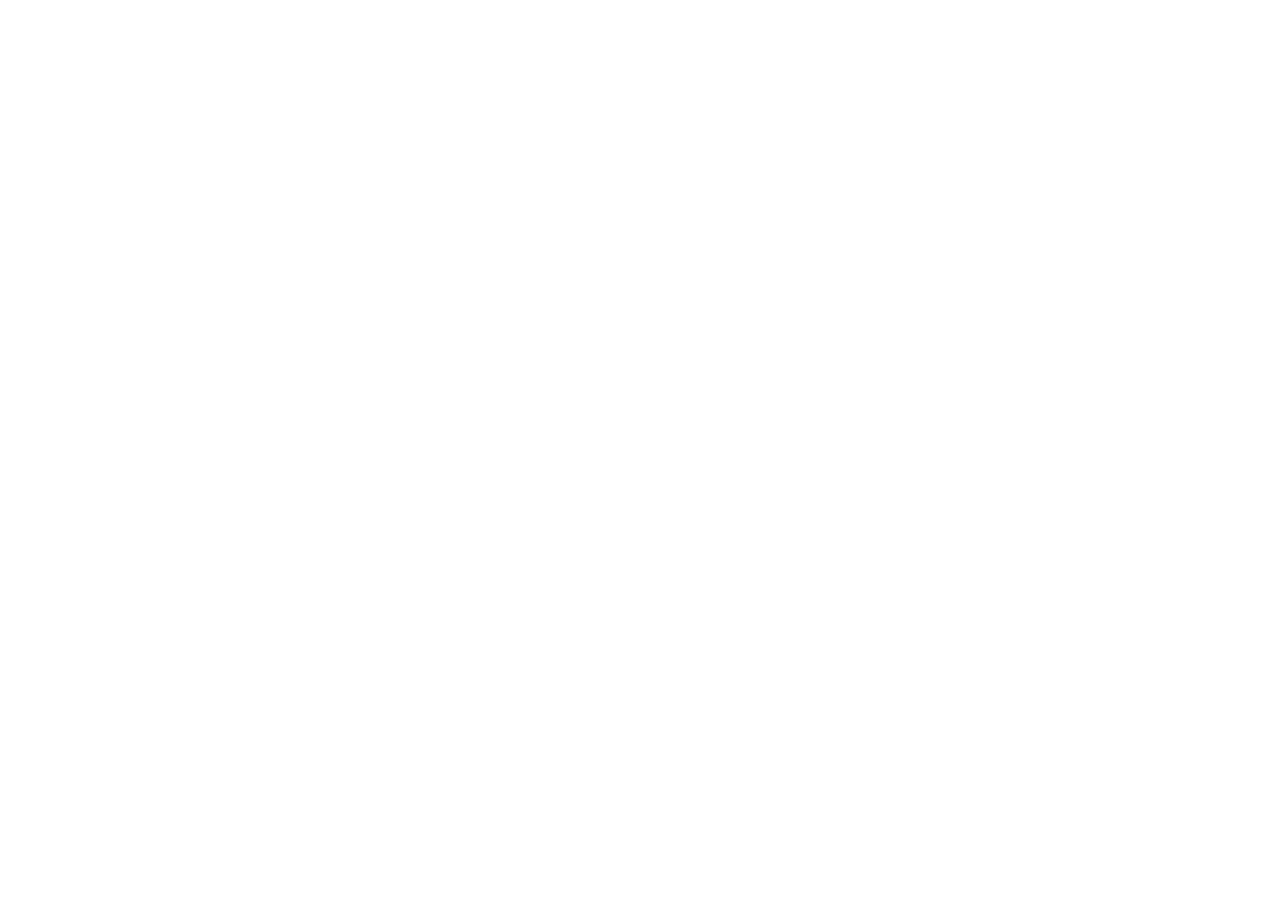
==== index.html @ e258ddcc "CLI Auto-generated MMRL Web Update" ====
<!doctype html><html><head><meta charset="utf-8"/><link rel="shortcut icon" href="#"/><link rel="apple-touch-icon" sizes="180x180" href="assets/favicons/apple-touch-icon.png"/><link rel="icon" type="image/png" sizes="32x32" href="assets/favicons/favicon-32x32.png"/><link rel="icon" type="image/png" sizes="16x16" href="assets/favicons/favicon-16x16.png"/><link rel="manifest" href="assets/favicons/site.webmanifest"/><link rel="mask-icon" href="assets/favicons/safari-pinned-tab.svg" color="#5bbad5"/><link rel="shortcut icon" href="assets/favicons/favicon.ico"/><meta name="msapplication-config" content="assets/favicons/browserconfig.xml"/><meta name="msapplication-TileColor" content="#101010"/><meta name="theme-color" content="#101010"/><title>Magisk Module Repo Loader — MMRL</title><meta name="title" content="Magisk Module Repo Loader — MMRL"/><meta name="description" content="Introducing Magisk Module Repo Loader (MMRL) - the ultimate module manager for Magisk, KernelSU and APatch on Android. This highly configurable app allows users to manage modules effortlessly, all while being completely free of ads."/><meta property="og:type" content="website"/><meta property="og:url" content="https://mmrl.dergoogler.com"/><meta property="og:title" content="Magisk Module Repo Loader — MMRL"/><meta property="og:description" content="Introducing Magisk Module Repo Loader (MMRL) - the ultimate module manager for Magisk, KernelSU and APatch on Android. This highly configurable app allows users to manage modules effortlessly, all while being completely free of ads."/><meta property="og:image" content="assets/MMRL-Cover.png"/><meta property="twitter:card" content="summary_large_image"/><meta property="twitter:url" content="https://mmrl.dergoogler.com"/><meta property="twitter:title" content="Magisk Module Repo Loader — MMRL"/><meta property="twitter:description" content="Introducing Magisk Module Repo Loader (MMRL) - the ultimate module manager for Magisk, KernelSU and APatch on Android. This highly configurable app allows users to manage modules effortlessly, all while being completely free of ads."/><meta property="twitter:image" content="assets/MMRL-Cover.png"/><meta name="viewport" content="width=device-width,initial-scale=1,user-scalable=no,interactive-widget=resizes-content"/><link href="bundle/app.bundle.css?fd90aefd6e3a26a2f0b6" rel="stylesheet"/></head><body><script defer="defer" src="bundle/app.fd90aefd6e3a26a2f0b6.js?fd90aefd6e3a26a2f0b6"></script><script defer="defer" src="bundle/cordova.fd90aefd6e3a26a2f0b6.js?fd90aefd6e3a26a2f0b6"></script><script defer="defer" src="bundle/cordova_plugins.fd90aefd6e3a26a2f0b6.js?fd90aefd6e3a26a2f0b6"></script><script defer="defer" src="bundle/cordova-js-src.fd90aefd6e3a26a2f0b6.js?fd90aefd6e3a26a2f0b6"></script><script defer="defer" src="bundle/c-plugins.fd90aefd6e3a26a2f0b6.js?fd90aefd6e3a26a2f0b6"></script></body></html>
---- bundle/app.bundle.css ----
ons-gesture-detector,ons-navigator,ons-page,ons-tabbar{display:block;touch-action:manipulation}ons-action-sheet,ons-alert-dialog,ons-dialog,ons-navigator,ons-splitter,ons-tabbar,ons-toast{bottom:0;left:0;overflow:hidden;position:absolute;right:0;top:0;touch-action:manipulation}ons-toast{pointer-events:none}ons-toast .toast{pointer-events:auto}ons-tab{-webkit-transform:translateZ(0);transform:translateZ(0)}ons-action-sheet,ons-alert-dialog,ons-dialog,ons-navigator,ons-page,ons-tabbar,ons-toast{z-index:2}ons-fab,ons-speed-dial{z-index:10001}ons-bottom-toolbar,ons-toolbar:not([inline]){left:0;position:absolute;right:0;z-index:10000}ons-toolbar:not([inline]){top:0}ons-bottom-toolbar{bottom:0}.page,.page--material,.page--material__content,.page__content{background-color:transparent!important;background:transparent!important}.page__content{-webkit-overflow-scrolling:touch;overflow:auto;-ms-touch-action:pan-y;z-index:0}.page.overflow-visible,.page.overflow-visible .page,.page.overflow-visible .page__content,.page.overflow-visible ons-navigator,.page.overflow-visible ons-splitter{overflow:visible}.page.overflow-visible .page__content.content-swiping,.page.overflow-visible .page__content.content-swiping .page,.page.overflow-visible .page__content.content-swiping .page__content{overflow:auto}.page[status-bar-fill]>.page__content{top:20px}.page[status-bar-fill]>.toolbar{box-sizing:content-box;padding-top:20px}.page[status-bar-fill]>.toolbar:not(.toolbar--cover-content)+.page__background+.page__content,.page[status-bar-fill]>.toolbar:not(.toolbar--transparent)+.page__background{top:64px}.page[status-bar-fill]>.toolbar--material:not(.toolbar--cover-content)+.page__background+.page__content,.page[status-bar-fill]>.toolbar--material:not(.toolbar-transparent)+.page__background{top:76px}.page[status-bar-fill]>.toolbar.toolbar--transparent+.page__background{top:0}ons-tabbar[status-bar-fill]>.tabbar--top__content{top:71px}ons-tabbar[status-bar-fill]>.tabbar--top{padding-top:22px}.toolbar+.page__background+.page__content ons-tabbar[status-bar-fill]>.tabbar--top,ons-tabbar[position=top] .page[status-bar-fill]>.page__content{top:0}.toolbar+.page__background+.page__content ons-tabbar[status-bar-fill]>.tabbar--top__content{top:49px}.page__content>.list:not(.list--material):first-child{margin-top:-1px}.page--wrapper>.page__background{display:none}ons-action-sheet[disabled],ons-alert-dialog[disabled],ons-dialog[disabled],ons-popover[disabled]{opacity:.75;pointer-events:none}ons-list-item[disabled]{pointer-events:none}ons-range[disabled]{opacity:.3;pointer-events:none}ons-pull-hook{display:block;margin:auto;position:relative;text-align:center;z-index:20002}ons-splitter,ons-splitter-content,ons-splitter-mask,ons-splitter-side{bottom:0;box-sizing:border-box;display:block;left:0;position:absolute;right:0;top:0;z-index:0}ons-splitter-mask{backdrop-filter:blur(4px);-webkit-backdrop-filter:blur(4px);background-color:rgba(0,0,0,.5)!important;display:none;opacity:0;z-index:4}ons-splitter-content{z-index:2}ons-splitter-side{right:auto;z-index:2}ons-splitter-side[side=right]{left:auto;right:0}ons-splitter-side[mode=collapse]{left:auto;right:100%;z-index:5}ons-splitter-side[side=right][mode=collapse]{left:100%;right:auto}ons-splitter-side[mode=split]{z-index:3}ons-toolbar-button>ons-icon[icon*=ion-]{font-size:26px}ons-range,ons-select{display:inline-block}ons-range>input{min-width:50px;width:100%}ons-select>select{width:100%}ons-carousel[disabled]{opacity:.75;pointer-events:none}ons-carousel[fullscreen]{height:100%}.ons-status-bar-mock{box-sizing:border-box;display:-webkit-flex;display:flex;font-family:Arial,Helvetica;font-size:12px;height:20px;-webkit-justify-content:space-between;justify-content:space-between;line-height:20px;padding:0 16px 0 6px;position:absolute;width:100%;z-index:30000}.ons-status-bar-mock i{padding:0 2px}.ons-status-bar-mock.android{background-color:#222;color:#fff;font-family:Roboto,Arial,Helvetica}.ons-status-bar-mock.android~*{bottom:0;position:inherit;top:20px;width:100%}.ons-ios-scroll-fix .page:not(.page--wrapper)[shown]>.page__content{overflow-y:hidden}.ons-ios-scroll-fix ons-splitter-side>.page:not(.page--wrapper)[shown]>.page__content{overflow-y:auto}ons-row{box-sizing:border-box;display:-webkit-flex;display:-moz-flex;display:flex;-webkit-flex-wrap:wrap;flex-wrap:wrap;width:100%}ons-row[align=top],ons-row[vertical-align=top]{box-align:start;-webkit-align-items:flex-start;-moz-align-items:flex-start;align-items:flex-start}ons-row[align=bottom],ons-row[vertical-align=bottom]{box-align:end;-webkit-align-items:flex-end;-moz-align-items:flex-end;align-items:flex-end}ons-row[align=center],ons-row[vertical-align=center]{box-align:center;-webkit-align-items:center;-moz-align-items:center;align-items:center;text-align:inherit}ons-row+ons-row{padding-top:0}ons-col{box-sizing:border-box;display:block;-webkit-flex:1;-moz-flex:1;flex:1;width:100%}ons-col[align=top],ons-col[vertical-align=top]{-webkit-align-self:flex-start;align-self:flex-start}ons-col[align=bottom],ons-col[vertical-align=bottom]{-webkit-align-self:flex-end;align-self:flex-end}ons-col[align=center],ons-col[vertical-align=center]{-ms-flex-item-align:center;-webkit-align-self:center;-moz-align-self:center;text-align:inherit}.ons-icon{-webkit-font-smoothing:antialiased;-moz-osx-font-smoothing:grayscale;display:inline-block;font-size:inherit;font-style:normal;font-weight:400;line-height:inherit;text-rendering:auto}.segment__button .ons-icon{line-height:normal}:not(ons-toolbar-button):not(ons-action-sheet-button):not(.segment__button)>.ons-icon--ion{line-height:.75em;vertical-align:-25%}.ons-icon[spin]{-webkit-animation:ons-icon-spin 2s linear infinite;animation:ons-icon-spin 2s linear infinite}@-webkit-keyframes ons-icon-spin{0%{-webkit-transform:rotate(0deg)}to{-webkit-transform:rotate(359deg)}}@keyframes ons-icon-spin{0%{-webkit-transform:rotate(0deg);transform:rotate(0deg)}to{-webkit-transform:rotate(359deg);transform:rotate(359deg)}}.ons-icon[rotate="90"]{-webkit-transform:rotate(90deg);transform:rotate(90deg)}.ons-icon[rotate="180"]{-webkit-transform:rotate(180deg);transform:rotate(180deg)}.ons-icon[rotate="270"]{-webkit-transform:rotate(270deg);transform:rotate(270deg)}.ons-icon[fixed-width]{text-align:center;width:1.28571429em}.ons-icon--lg{font-size:1.33333333em;line-height:.75em;vertical-align:-15%}.ons-icon--2x{font-size:2em}.ons-icon--3x{font-size:3em}.ons-icon--4x{font-size:4em}.ons-icon--5x{font-size:5em}.ons-icon.fa{font-family:Font Awesome\ 5 Brands,Font Awesome\ 5 Free;font-weight:900}ons-checkbox,ons-input,ons-radio,ons-search-input{display:inline-block;position:relative}ons-input .text-input,ons-search-input .search-input{display:inline-block;width:100%}ons-input .text-input__label:not(.text-input--material__label),ons-input:not([float]) .text-input--material__label--active{display:none}ons-checkbox[disabled],ons-input[disabled],ons-radio[disabled],ons-search-input[disabled],ons-segment[disabled]{opacity:.5;pointer-events:none}ons-input input.text-input--material::-webkit-input-placeholder{color:transparent}ons-input input.text-input--material::-moz-placeholder{color:transparent}ons-input input.text-input--material:-ms-input-placeholder{color:transparent}@media(orientation:landscape){html[onsflag-iphonex-landscape] ons-splitter-side[side=left] .page__content{padding-right:0}html[onsflag-iphonex-landscape] ons-splitter-side[side=right] .page__content{padding-left:0}html[onsflag-iphonex-landscape] .page__content>ons-progress-bar>.progress-bar{margin-left:-44px;margin-right:-44px;width:calc(100% + 88px)}html[onsflag-iphonex-landscape] ons-splitter-side[side=right] .page__content>.list:not(.list--inset){margin-left:0}html[onsflag-iphonex-landscape] ons-splitter-side[side=right] .page__content>.list:not(.list--inset)>.list-header{padding-left:15px}html[onsflag-iphonex-landscape] ons-splitter-side[side=right] .page__content>.list:not(.list--inset)>.list-item{padding-left:14px}html[onsflag-iphonex-landscape] ons-splitter-side[side=left] .page__content>.list:not(.list--inset){margin-right:0}html[onsflag-iphonex-landscape] ons-splitter-side[side=left] .page__content>.list:not(.list--inset)>.list-item--chevron:before{right:16px}html[onsflag-iphonex-landscape] ons-splitter-side[side=left] .page__content>.list:not(.list--inset)>.list-item>.list-item__center:last-child{padding-right:6px}html[onsflag-iphonex-landscape] ons-splitter-side[side=left] .page__content>.list:not(.list--inset)>.list-item>.list-item__right{padding-right:12px}html[onsflag-iphonex-landscape] ons-splitter-side[side=left] .page__content>.list:not(.list--inset)>.list-item>.list-item--chevron__right{padding-right:30px}}ons-progress-bar{display:block}ons-progress-circular{display:inline-block;height:32px;width:32px}ons-progress-circular>svg.progress-circular{height:100%;width:100%}.ripple{display:block;overflow:hidden}.ripple,.ripple__background{bottom:0;left:0;pointer-events:none;position:absolute;right:0;top:0}.ripple__background{background:hsla(0,0%,100%,.2);opacity:0}.ripple__wave{background:hsla(0,0%,100%,.2);border-radius:50%;height:0;left:0;pointer-events:none;position:absolute;top:0;width:0;z-index:0}.button--material--flat .ripple__background,.button--material--flat .ripple__wave,.ripple--light-gray__background,.ripple--light-gray__wave,ons-list-item .ripple__background,ons-list-item .ripple__wave{background:hsla(0,0%,74%,.3)}.ons-swiper{box-sizing:border-box;display:block;overflow:hidden}.ons-swiper-target{display:-webkit-flex;display:flex;-webkit-flex-direction:row;flex-direction:row;height:100%;z-index:1}.ons-swiper-target--vertical{-webkit-flex-direction:column;flex-direction:column}.ons-swiper-target>*{box-sizing:border-box;-webkit-flex-shrink:0;flex-shrink:0;height:inherit;position:relative!important;width:100%}.ons-swiper-target.active:not(.swiping)>.page:not([shown]){visibility:hidden}.ons-swiper-tabbar .tabbar--material__button:after{display:none}.ons-swiper-blocker{bottom:0;display:block;left:0;pointer-events:none;position:absolute;right:0;top:0}*,:after,:before{box-sizing:border-box}* ::-webkit-scrollbar,:after ::-webkit-scrollbar,:before ::-webkit-scrollbar{display:none}@media(prefers-reduced-motion:no-preference){:root{scroll-behavior:smooth}}::-webkit-scrollbar{display:none}::-moz-selection{background:#fff;color:#000}::selection{background:#fff;color:#000}
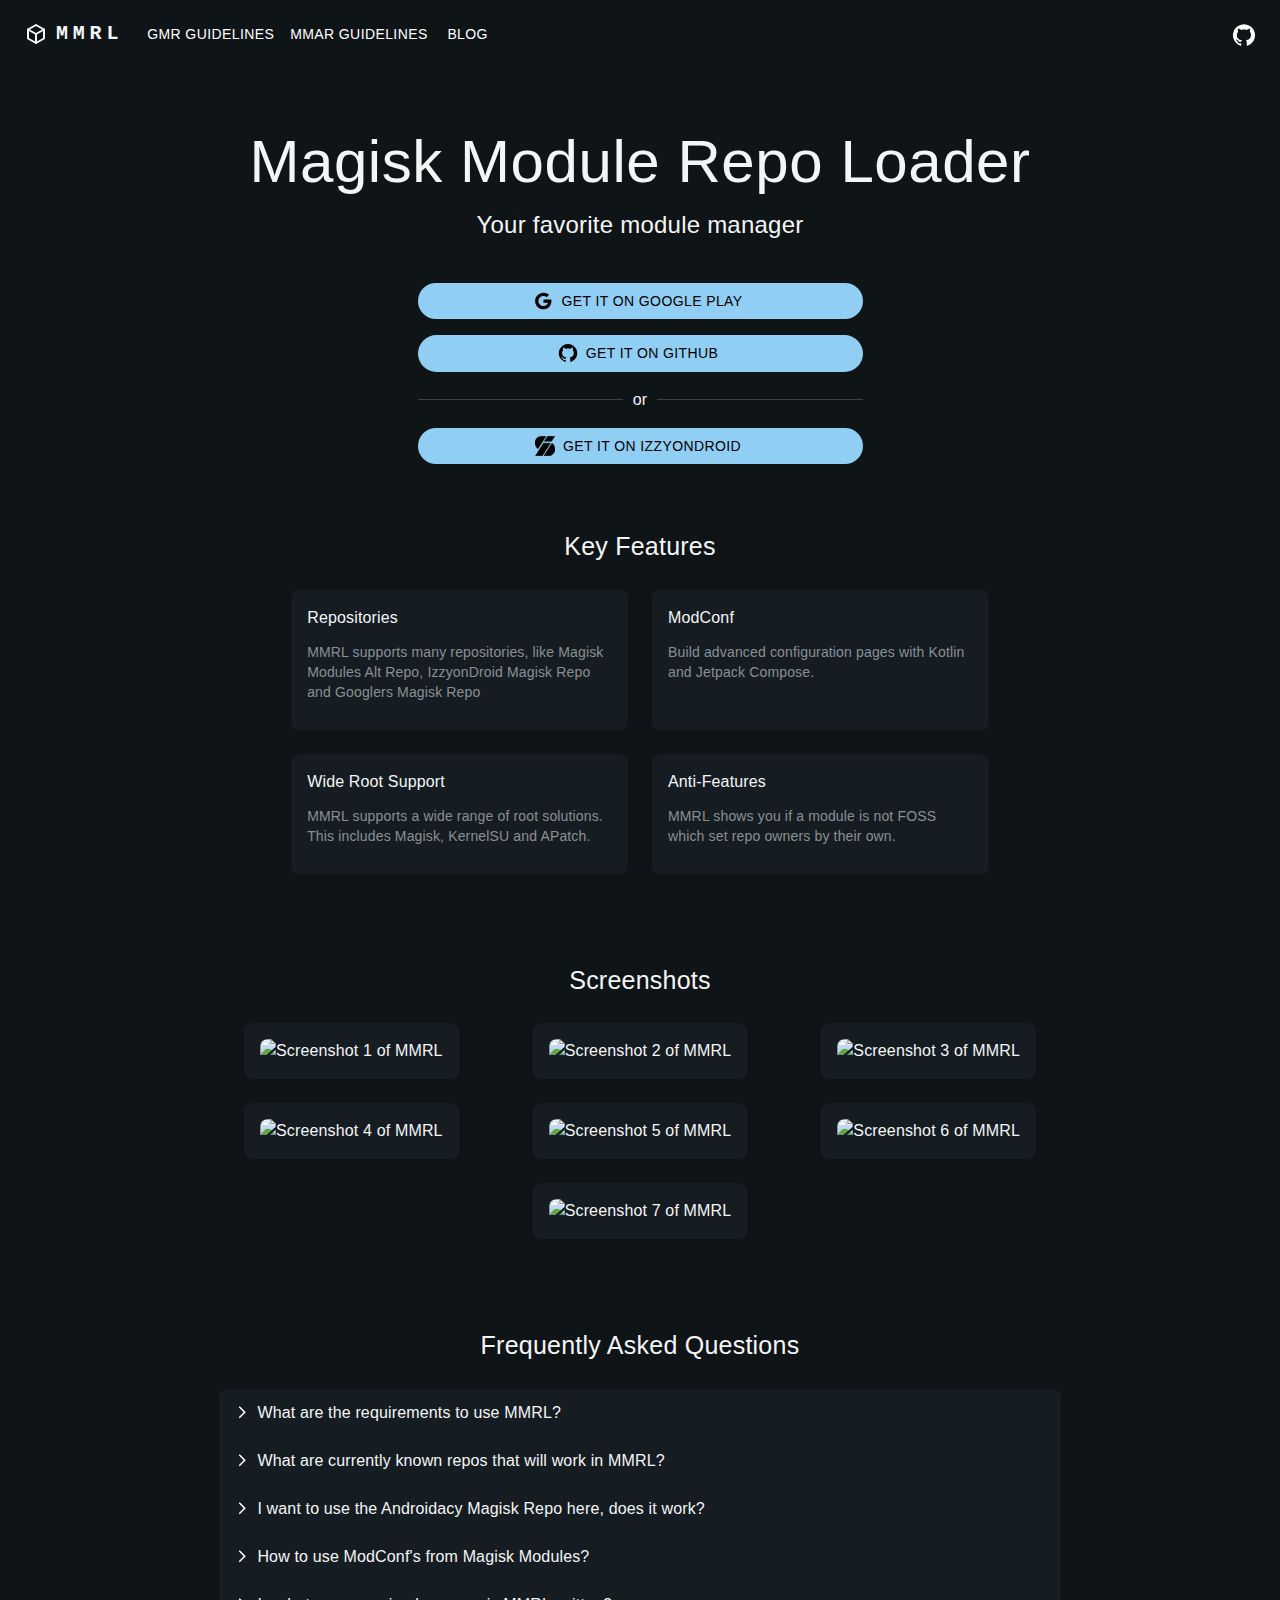
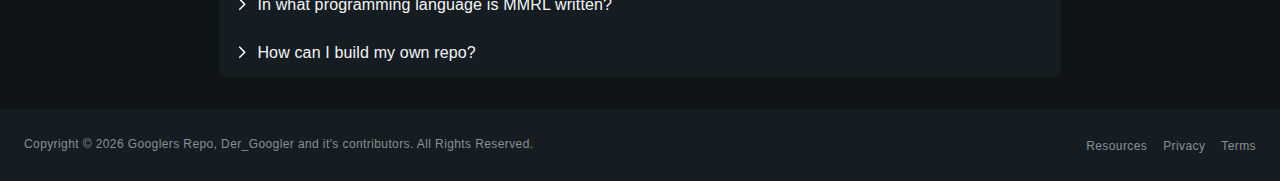
==== commit f0c1da06: "CLI Auto-generated MMRL Web Update" ====
--- a/index.html
+++ b/index.html
@@ -1 +1 @@
-<!doctype html><html><head><meta charset="utf-8"/><link rel="shortcut icon" href="#"/><link rel="apple-touch-icon" sizes="180x180" href="assets/favicons/apple-touch-icon.png"/><link rel="icon" type="image/png" sizes="32x32" href="assets/favicons/favicon-32x32.png"/><link rel="icon" type="image/png" sizes="16x16" href="assets/favicons/favicon-16x16.png"/><link rel="manifest" href="assets/favicons/site.webmanifest"/><link rel="mask-icon" href="assets/favicons/safari-pinned-tab.svg" color="#5bbad5"/><link rel="shortcut icon" href="assets/favicons/favicon.ico"/><meta name="msapplication-config" content="assets/favicons/browserconfig.xml"/><meta name="msapplication-TileColor" content="#101010"/><meta name="theme-color" content="#101010"/><title>Magisk Module Repo Loader — MMRL</title><meta name="title" content="Magisk Module Repo Loader — MMRL"/><meta name="description" content="Introducing Magisk Module Repo Loader (MMRL) - the ultimate module manager for Magisk, KernelSU and APatch on Android. This highly configurable app allows users to manage modules effortlessly, all while being completely free of ads."/><meta property="og:type" content="website"/><meta property="og:url" content="https://mmrl.dergoogler.com"/><meta property="og:title" content="Magisk Module Repo Loader — MMRL"/><meta property="og:description" content="Introducing Magisk Module Repo Loader (MMRL) - the ultimate module manager for Magisk, KernelSU and APatch on Android. This highly configurable app allows users to manage modules effortlessly, all while being completely free of ads."/><meta property="og:image" content="assets/MMRL-Cover.png"/><meta property="twitter:card" content="summary_large_image"/><meta property="twitter:url" content="https://mmrl.dergoogler.com"/><meta property="twitter:title" content="Magisk Module Repo Loader — MMRL"/><meta property="twitter:description" content="Introducing Magisk Module Repo Loader (MMRL) - the ultimate module manager for Magisk, KernelSU and APatch on Android. This highly configurable app allows users to manage modules effortlessly, all while being completely free of ads."/><meta property="twitter:image" content="assets/MMRL-Cover.png"/><meta name="viewport" content="width=device-width,initial-scale=1,user-scalable=no,interactive-widget=resizes-content"/><link href="bundle/app.bundle.css?fd90aefd6e3a26a2f0b6" rel="stylesheet"/></head><body><script defer="defer" src="bundle/app.fd90aefd6e3a26a2f0b6.js?fd90aefd6e3a26a2f0b6"></script><script defer="defer" src="bundle/cordova.fd90aefd6e3a26a2f0b6.js?fd90aefd6e3a26a2f0b6"></script><script defer="defer" src="bundle/cordova_plugins.fd90aefd6e3a26a2f0b6.js?fd90aefd6e3a26a2f0b6"></script><script defer="defer" src="bundle/cordova-js-src.fd90aefd6e3a26a2f0b6.js?fd90aefd6e3a26a2f0b6"></script><script defer="defer" src="bundle/c-plugins.fd90aefd6e3a26a2f0b6.js?fd90aefd6e3a26a2f0b6"></script></body></html>+<!doctype html><html><head><meta charset="utf-8"/><link rel="shortcut icon" href="#"/><link rel="apple-touch-icon" sizes="180x180" href="assets/favicons/apple-touch-icon.png"/><link rel="icon" type="image/png" sizes="32x32" href="assets/favicons/favicon-32x32.png"/><link rel="icon" type="image/png" sizes="16x16" href="assets/favicons/favicon-16x16.png"/><link rel="manifest" href="assets/favicons/site.webmanifest"/><link rel="mask-icon" href="assets/favicons/safari-pinned-tab.svg" color="#5bbad5"/><link rel="shortcut icon" href="assets/favicons/favicon.ico"/><meta name="msapplication-config" content="assets/favicons/browserconfig.xml"/><meta name="msapplication-TileColor" content="#101010"/><meta name="theme-color" content="#101010"/><title>Magisk Module Repo Loader — MMRL</title><meta name="title" content="Magisk Module Repo Loader — MMRL"/><meta name="description" content="Introducing Magisk Module Repo Loader (MMRL) - the ultimate module manager for Magisk, KernelSU and APatch on Android. This highly configurable app allows users to manage modules effortlessly, all while being completely free of ads."/><meta property="og:type" content="website"/><meta property="og:url" content="https://mmrl.dergoogler.com"/><meta property="og:title" content="Magisk Module Repo Loader — MMRL"/><meta property="og:description" content="Introducing Magisk Module Repo Loader (MMRL) - the ultimate module manager for Magisk, KernelSU and APatch on Android. This highly configurable app allows users to manage modules effortlessly, all while being completely free of ads."/><meta property="og:image" content="assets/MMRL-Cover.png"/><meta property="twitter:card" content="summary_large_image"/><meta property="twitter:url" content="https://mmrl.dergoogler.com"/><meta property="twitter:title" content="Magisk Module Repo Loader — MMRL"/><meta property="twitter:description" content="Introducing Magisk Module Repo Loader (MMRL) - the ultimate module manager for Magisk, KernelSU and APatch on Android. This highly configurable app allows users to manage modules effortlessly, all while being completely free of ads."/><meta property="twitter:image" content="assets/MMRL-Cover.png"/><meta name="viewport" content="width=device-width,initial-scale=1,user-scalable=no,interactive-widget=resizes-content"/><link href="bundle/app.bundle.css?ea09ebfd1e09ce629d58" rel="stylesheet"/></head><body><script defer="defer" src="bundle/app.ea09ebfd1e09ce629d58.js?ea09ebfd1e09ce629d58"></script><script defer="defer" src="bundle/cordova.ea09ebfd1e09ce629d58.js?ea09ebfd1e09ce629d58"></script><script defer="defer" src="bundle/cordova_plugins.ea09ebfd1e09ce629d58.js?ea09ebfd1e09ce629d58"></script><script defer="defer" src="bundle/cordova-js-src.ea09ebfd1e09ce629d58.js?ea09ebfd1e09ce629d58"></script><script defer="defer" src="bundle/c-plugins.ea09ebfd1e09ce629d58.js?ea09ebfd1e09ce629d58"></script></body></html>--- a/bundle/app.bundle.css
+++ b/bundle/app.bundle.css
@@ -1 +1 @@
-ons-gesture-detector,ons-navigator,ons-page,ons-tabbar{display:block;touch-action:manipulation}ons-action-sheet,ons-alert-dialog,ons-dialog,ons-navigator,ons-splitter,ons-tabbar,ons-toast{bottom:0;left:0;overflow:hidden;position:absolute;right:0;top:0;touch-action:manipulation}ons-toast{pointer-events:none}ons-toast .toast{pointer-events:auto}ons-tab{-webkit-transform:translateZ(0);transform:translateZ(0)}ons-action-sheet,ons-alert-dialog,ons-dialog,ons-navigator,ons-page,ons-tabbar,ons-toast{z-index:2}ons-fab,ons-speed-dial{z-index:10001}ons-bottom-toolbar,ons-toolbar:not([inline]){left:0;position:absolute;right:0;z-index:10000}ons-toolbar:not([inline]){top:0}ons-bottom-toolbar{bottom:0}.page,.page--material,.page--material__content,.page__content{background-color:transparent!important;background:transparent!important}.page__content{-webkit-overflow-scrolling:touch;overflow:auto;-ms-touch-action:pan-y;z-index:0}.page.overflow-visible,.page.overflow-visible .page,.page.overflow-visible .page__content,.page.overflow-visible ons-navigator,.page.overflow-visible ons-splitter{overflow:visible}.page.overflow-visible .page__content.content-swiping,.page.overflow-visible .page__content.content-swiping .page,.page.overflow-visible .page__content.content-swiping .page__content{overflow:auto}.page[status-bar-fill]>.page__content{top:20px}.page[status-bar-fill]>.toolbar{box-sizing:content-box;padding-top:20px}.page[status-bar-fill]>.toolbar:not(.toolbar--cover-content)+.page__background+.page__content,.page[status-bar-fill]>.toolbar:not(.toolbar--transparent)+.page__background{top:64px}.page[status-bar-fill]>.toolbar--material:not(.toolbar--cover-content)+.page__background+.page__content,.page[status-bar-fill]>.toolbar--material:not(.toolbar-transparent)+.page__background{top:76px}.page[status-bar-fill]>.toolbar.toolbar--transparent+.page__background{top:0}ons-tabbar[status-bar-fill]>.tabbar--top__content{top:71px}ons-tabbar[status-bar-fill]>.tabbar--top{padding-top:22px}.toolbar+.page__background+.page__content ons-tabbar[status-bar-fill]>.tabbar--top,ons-tabbar[position=top] .page[status-bar-fill]>.page__content{top:0}.toolbar+.page__background+.page__content ons-tabbar[status-bar-fill]>.tabbar--top__content{top:49px}.page__content>.list:not(.list--material):first-child{margin-top:-1px}.page--wrapper>.page__background{display:none}ons-action-sheet[disabled],ons-alert-dialog[disabled],ons-dialog[disabled],ons-popover[disabled]{opacity:.75;pointer-events:none}ons-list-item[disabled]{pointer-events:none}ons-range[disabled]{opacity:.3;pointer-events:none}ons-pull-hook{display:block;margin:auto;position:relative;text-align:center;z-index:20002}ons-splitter,ons-splitter-content,ons-splitter-mask,ons-splitter-side{bottom:0;box-sizing:border-box;display:block;left:0;position:absolute;right:0;top:0;z-index:0}ons-splitter-mask{backdrop-filter:blur(4px);-webkit-backdrop-filter:blur(4px);background-color:rgba(0,0,0,.5)!important;display:none;opacity:0;z-index:4}ons-splitter-content{z-index:2}ons-splitter-side{right:auto;z-index:2}ons-splitter-side[side=right]{left:auto;right:0}ons-splitter-side[mode=collapse]{left:auto;right:100%;z-index:5}ons-splitter-side[side=right][mode=collapse]{left:100%;right:auto}ons-splitter-side[mode=split]{z-index:3}ons-toolbar-button>ons-icon[icon*=ion-]{font-size:26px}ons-range,ons-select{display:inline-block}ons-range>input{min-width:50px;width:100%}ons-select>select{width:100%}ons-carousel[disabled]{opacity:.75;pointer-events:none}ons-carousel[fullscreen]{height:100%}.ons-status-bar-mock{box-sizing:border-box;display:-webkit-flex;display:flex;font-family:Arial,Helvetica;font-size:12px;height:20px;-webkit-justify-content:space-between;justify-content:space-between;line-height:20px;padding:0 16px 0 6px;position:absolute;width:100%;z-index:30000}.ons-status-bar-mock i{padding:0 2px}.ons-status-bar-mock.android{background-color:#222;color:#fff;font-family:Roboto,Arial,Helvetica}.ons-status-bar-mock.android~*{bottom:0;position:inherit;top:20px;width:100%}.ons-ios-scroll-fix .page:not(.page--wrapper)[shown]>.page__content{overflow-y:hidden}.ons-ios-scroll-fix ons-splitter-side>.page:not(.page--wrapper)[shown]>.page__content{overflow-y:auto}ons-row{box-sizing:border-box;display:-webkit-flex;display:-moz-flex;display:flex;-webkit-flex-wrap:wrap;flex-wrap:wrap;width:100%}ons-row[align=top],ons-row[vertical-align=top]{box-align:start;-webkit-align-items:flex-start;-moz-align-items:flex-start;align-items:flex-start}ons-row[align=bottom],ons-row[vertical-align=bottom]{box-align:end;-webkit-align-items:flex-end;-moz-align-items:flex-end;align-items:flex-end}ons-row[align=center],ons-row[vertical-align=center]{box-align:center;-webkit-align-items:center;-moz-align-items:center;align-items:center;text-align:inherit}ons-row+ons-row{padding-top:0}ons-col{box-sizing:border-box;display:block;-webkit-flex:1;-moz-flex:1;flex:1;width:100%}ons-col[align=top],ons-col[vertical-align=top]{-webkit-align-self:flex-start;align-self:flex-start}ons-col[align=bottom],ons-col[vertical-align=bottom]{-webkit-align-self:flex-end;align-self:flex-end}ons-col[align=center],ons-col[vertical-align=center]{-ms-flex-item-align:center;-webkit-align-self:center;-moz-align-self:center;text-align:inherit}.ons-icon{-webkit-font-smoothing:antialiased;-moz-osx-font-smoothing:grayscale;display:inline-block;font-size:inherit;font-style:normal;font-weight:400;line-height:inherit;text-rendering:auto}.segment__button .ons-icon{line-height:normal}:not(ons-toolbar-button):not(ons-action-sheet-button):not(.segment__button)>.ons-icon--ion{line-height:.75em;vertical-align:-25%}.ons-icon[spin]{-webkit-animation:ons-icon-spin 2s linear infinite;animation:ons-icon-spin 2s linear infinite}@-webkit-keyframes ons-icon-spin{0%{-webkit-transform:rotate(0deg)}to{-webkit-transform:rotate(359deg)}}@keyframes ons-icon-spin{0%{-webkit-transform:rotate(0deg);transform:rotate(0deg)}to{-webkit-transform:rotate(359deg);transform:rotate(359deg)}}.ons-icon[rotate="90"]{-webkit-transform:rotate(90deg);transform:rotate(90deg)}.ons-icon[rotate="180"]{-webkit-transform:rotate(180deg);transform:rotate(180deg)}.ons-icon[rotate="270"]{-webkit-transform:rotate(270deg);transform:rotate(270deg)}.ons-icon[fixed-width]{text-align:center;width:1.28571429em}.ons-icon--lg{font-size:1.33333333em;line-height:.75em;vertical-align:-15%}.ons-icon--2x{font-size:2em}.ons-icon--3x{font-size:3em}.ons-icon--4x{font-size:4em}.ons-icon--5x{font-size:5em}.ons-icon.fa{font-family:Font Awesome\ 5 Brands,Font Awesome\ 5 Free;font-weight:900}ons-checkbox,ons-input,ons-radio,ons-search-input{display:inline-block;position:relative}ons-input .text-input,ons-search-input .search-input{display:inline-block;width:100%}ons-input .text-input__label:not(.text-input--material__label),ons-input:not([float]) .text-input--material__label--active{display:none}ons-checkbox[disabled],ons-input[disabled],ons-radio[disabled],ons-search-input[disabled],ons-segment[disabled]{opacity:.5;pointer-events:none}ons-input input.text-input--material::-webkit-input-placeholder{color:transparent}ons-input input.text-input--material::-moz-placeholder{color:transparent}ons-input input.text-input--material:-ms-input-placeholder{color:transparent}@media(orientation:landscape){html[onsflag-iphonex-landscape] ons-splitter-side[side=left] .page__content{padding-right:0}html[onsflag-iphonex-landscape] ons-splitter-side[side=right] .page__content{padding-left:0}html[onsflag-iphonex-landscape] .page__content>ons-progress-bar>.progress-bar{margin-left:-44px;margin-right:-44px;width:calc(100% + 88px)}html[onsflag-iphonex-landscape] ons-splitter-side[side=right] .page__content>.list:not(.list--inset){margin-left:0}html[onsflag-iphonex-landscape] ons-splitter-side[side=right] .page__content>.list:not(.list--inset)>.list-header{padding-left:15px}html[onsflag-iphonex-landscape] ons-splitter-side[side=right] .page__content>.list:not(.list--inset)>.list-item{padding-left:14px}html[onsflag-iphonex-landscape] ons-splitter-side[side=left] .page__content>.list:not(.list--inset){margin-right:0}html[onsflag-iphonex-landscape] ons-splitter-side[side=left] .page__content>.list:not(.list--inset)>.list-item--chevron:before{right:16px}html[onsflag-iphonex-landscape] ons-splitter-side[side=left] .page__content>.list:not(.list--inset)>.list-item>.list-item__center:last-child{padding-right:6px}html[onsflag-iphonex-landscape] ons-splitter-side[side=left] .page__content>.list:not(.list--inset)>.list-item>.list-item__right{padding-right:12px}html[onsflag-iphonex-landscape] ons-splitter-side[side=left] .page__content>.list:not(.list--inset)>.list-item>.list-item--chevron__right{padding-right:30px}}ons-progress-bar{display:block}ons-progress-circular{display:inline-block;height:32px;width:32px}ons-progress-circular>svg.progress-circular{height:100%;width:100%}.ripple{display:block;overflow:hidden}.ripple,.ripple__background{bottom:0;left:0;pointer-events:none;position:absolute;right:0;top:0}.ripple__background{background:hsla(0,0%,100%,.2);opacity:0}.ripple__wave{background:hsla(0,0%,100%,.2);border-radius:50%;height:0;left:0;pointer-events:none;position:absolute;top:0;width:0;z-index:0}.button--material--flat .ripple__background,.button--material--flat .ripple__wave,.ripple--light-gray__background,.ripple--light-gray__wave,ons-list-item .ripple__background,ons-list-item .ripple__wave{background:hsla(0,0%,74%,.3)}.ons-swiper{box-sizing:border-box;display:block;overflow:hidden}.ons-swiper-target{display:-webkit-flex;display:flex;-webkit-flex-direction:row;flex-direction:row;height:100%;z-index:1}.ons-swiper-target--vertical{-webkit-flex-direction:column;flex-direction:column}.ons-swiper-target>*{box-sizing:border-box;-webkit-flex-shrink:0;flex-shrink:0;height:inherit;position:relative!important;width:100%}.ons-swiper-target.active:not(.swiping)>.page:not([shown]){visibility:hidden}.ons-swiper-tabbar .tabbar--material__button:after{display:none}.ons-swiper-blocker{bottom:0;display:block;left:0;pointer-events:none;position:absolute;right:0;top:0}*,:after,:before{box-sizing:border-box}* ::-webkit-scrollbar,:after ::-webkit-scrollbar,:before ::-webkit-scrollbar{display:none}@media(prefers-reduced-motion:no-preference){:root{scroll-behavior:smooth}}::-webkit-scrollbar{display:none}::-moz-selection{background:#fff;color:#000}::selection{background:#fff;color:#000}+ons-gesture-detector,ons-navigator,ons-page,ons-tabbar{display:block;touch-action:manipulation}ons-action-sheet,ons-alert-dialog,ons-dialog,ons-navigator,ons-splitter,ons-tabbar,ons-toast{bottom:0;left:0;overflow:hidden;position:absolute;right:0;top:0;touch-action:manipulation}ons-toast{pointer-events:none}ons-toast .toast{pointer-events:auto}ons-tab{-webkit-transform:translateZ(0);transform:translateZ(0)}ons-action-sheet,ons-alert-dialog,ons-dialog,ons-navigator,ons-page,ons-tabbar,ons-toast{z-index:2}ons-fab,ons-speed-dial{z-index:10001}ons-bottom-toolbar,ons-toolbar:not([inline]){left:0;position:absolute;right:0;z-index:10000}ons-toolbar:not([inline]){top:0}ons-bottom-toolbar{bottom:0}.page,.page--material,.page--material__content,.page__content{background-color:transparent!important;background:transparent!important}.page__content{-webkit-overflow-scrolling:touch;overflow:auto;-ms-touch-action:pan-y;z-index:0}.page.overflow-visible,.page.overflow-visible .page,.page.overflow-visible .page__content,.page.overflow-visible ons-navigator,.page.overflow-visible ons-splitter{overflow:visible}.page.overflow-visible .page__content.content-swiping,.page.overflow-visible .page__content.content-swiping .page,.page.overflow-visible .page__content.content-swiping .page__content{overflow:auto}.page[status-bar-fill]>.page__content{top:20px}.page[status-bar-fill]>.toolbar{box-sizing:content-box;padding-top:20px}.page[status-bar-fill]>.toolbar:not(.toolbar--cover-content)+.page__background+.page__content,.page[status-bar-fill]>.toolbar:not(.toolbar--transparent)+.page__background{top:64px}.page[status-bar-fill]>.toolbar--material:not(.toolbar--cover-content)+.page__background+.page__content,.page[status-bar-fill]>.toolbar--material:not(.toolbar-transparent)+.page__background{top:76px}.page[status-bar-fill]>.toolbar.toolbar--transparent+.page__background{top:0}ons-tabbar[status-bar-fill]>.tabbar--top__content{top:71px}ons-tabbar[status-bar-fill]>.tabbar--top{padding-top:22px}.toolbar+.page__background+.page__content ons-tabbar[status-bar-fill]>.tabbar--top,ons-tabbar[position=top] .page[status-bar-fill]>.page__content{top:0}.toolbar+.page__background+.page__content ons-tabbar[status-bar-fill]>.tabbar--top__content{top:49px}.page__content>.list:not(.list--material):first-child{margin-top:-1px}.page--wrapper>.page__background{display:none}ons-action-sheet[disabled],ons-alert-dialog[disabled],ons-dialog[disabled],ons-popover[disabled]{opacity:.75;pointer-events:none}ons-list-item[disabled]{pointer-events:none}ons-range[disabled]{opacity:.3;pointer-events:none}ons-pull-hook{display:block;margin:auto;position:relative;text-align:center;z-index:20002}ons-splitter,ons-splitter-content,ons-splitter-mask,ons-splitter-side{bottom:0;box-sizing:border-box;display:block;left:0;position:absolute;right:0;top:0;z-index:0}ons-splitter-mask{backdrop-filter:blur(4px);-webkit-backdrop-filter:blur(4px);background-color:rgba(0,0,0,.5)!important;display:none;opacity:0;z-index:4}ons-splitter-content{z-index:2}ons-splitter-side{right:auto;z-index:2}ons-splitter-side[side=right]{left:auto;right:0}ons-splitter-side[mode=collapse]{left:auto;right:100%;z-index:5}ons-splitter-side[side=right][mode=collapse]{left:100%;right:auto}ons-splitter-side[mode=split]{z-index:3}ons-toolbar-button>ons-icon[icon*=ion-]{font-size:26px}ons-range,ons-select{display:inline-block}ons-range>input{min-width:50px;width:100%}ons-select>select{width:100%}ons-carousel[disabled]{opacity:.75;pointer-events:none}ons-carousel[fullscreen]{height:100%}.ons-status-bar-mock{box-sizing:border-box;display:-webkit-flex;display:flex;font-family:Arial,Helvetica;font-size:12px;height:20px;-webkit-justify-content:space-between;justify-content:space-between;line-height:20px;padding:0 16px 0 6px;position:absolute;width:100%;z-index:30000}.ons-status-bar-mock i{padding:0 2px}.ons-status-bar-mock.android{background-color:#222;color:#fff;font-family:Roboto,Arial,Helvetica}.ons-status-bar-mock.android~*{bottom:0;position:inherit;top:20px;width:100%}.ons-ios-scroll-fix .page:not(.page--wrapper)[shown]>.page__content{overflow-y:hidden}.ons-ios-scroll-fix ons-splitter-side>.page:not(.page--wrapper)[shown]>.page__content{overflow-y:auto}ons-row{box-sizing:border-box;display:-webkit-flex;display:-moz-flex;display:flex;-webkit-flex-wrap:wrap;flex-wrap:wrap;width:100%}ons-row[align=top],ons-row[vertical-align=top]{box-align:start;-webkit-align-items:flex-start;-moz-align-items:flex-start;align-items:flex-start}ons-row[align=bottom],ons-row[vertical-align=bottom]{box-align:end;-webkit-align-items:flex-end;-moz-align-items:flex-end;align-items:flex-end}ons-row[align=center],ons-row[vertical-align=center]{box-align:center;-webkit-align-items:center;-moz-align-items:center;align-items:center;text-align:inherit}ons-row+ons-row{padding-top:0}ons-col{box-sizing:border-box;display:block;-webkit-flex:1;-moz-flex:1;flex:1;width:100%}ons-col[align=top],ons-col[vertical-align=top]{-webkit-align-self:flex-start;align-self:flex-start}ons-col[align=bottom],ons-col[vertical-align=bottom]{-webkit-align-self:flex-end;align-self:flex-end}ons-col[align=center],ons-col[vertical-align=center]{-ms-flex-item-align:center;-webkit-align-self:center;-moz-align-self:center;text-align:inherit}.ons-icon{-webkit-font-smoothing:antialiased;-moz-osx-font-smoothing:grayscale;display:inline-block;font-size:inherit;font-style:normal;font-weight:400;line-height:inherit;text-rendering:auto}.segment__button .ons-icon{line-height:normal}:not(ons-toolbar-button):not(ons-action-sheet-button):not(.segment__button)>.ons-icon--ion{line-height:.75em;vertical-align:-25%}.ons-icon[spin]{-webkit-animation:ons-icon-spin 2s linear infinite;animation:ons-icon-spin 2s linear infinite}@-webkit-keyframes ons-icon-spin{0%{-webkit-transform:rotate(0deg)}to{-webkit-transform:rotate(359deg)}}@keyframes ons-icon-spin{0%{-webkit-transform:rotate(0deg);transform:rotate(0deg)}to{-webkit-transform:rotate(359deg);transform:rotate(359deg)}}.ons-icon[rotate="90"]{-webkit-transform:rotate(90deg);transform:rotate(90deg)}.ons-icon[rotate="180"]{-webkit-transform:rotate(180deg);transform:rotate(180deg)}.ons-icon[rotate="270"]{-webkit-transform:rotate(270deg);transform:rotate(270deg)}.ons-icon[fixed-width]{text-align:center;width:1.28571429em}.ons-icon--lg{font-size:1.33333333em;line-height:.75em;vertical-align:-15%}.ons-icon--2x{font-size:2em}.ons-icon--3x{font-size:3em}.ons-icon--4x{font-size:4em}.ons-icon--5x{font-size:5em}.ons-icon.fa{font-family:Font Awesome\ 5 Brands,Font Awesome\ 5 Free;font-weight:900}ons-checkbox,ons-input,ons-radio,ons-search-input{display:inline-block;position:relative}ons-input .text-input,ons-search-input .search-input{display:inline-block;width:100%}ons-input .text-input__label:not(.text-input--material__label),ons-input:not([float]) .text-input--material__label--active{display:none}ons-checkbox[disabled],ons-input[disabled],ons-radio[disabled],ons-search-input[disabled],ons-segment[disabled]{opacity:.5;pointer-events:none}ons-input input.text-input--material::-webkit-input-placeholder{color:transparent}ons-input input.text-input--material::-moz-placeholder{color:transparent}ons-input input.text-input--material:-ms-input-placeholder{color:transparent}@media(orientation:landscape){html[onsflag-iphonex-landscape] ons-splitter-side[side=left] .page__content{padding-right:0}html[onsflag-iphonex-landscape] ons-splitter-side[side=right] .page__content{padding-left:0}html[onsflag-iphonex-landscape] .page__content>ons-progress-bar>.progress-bar{margin-left:-44px;margin-right:-44px;width:calc(100% + 88px)}html[onsflag-iphonex-landscape] ons-splitter-side[side=right] .page__content>.list:not(.list--inset){margin-left:0}html[onsflag-iphonex-landscape] ons-splitter-side[side=right] .page__content>.list:not(.list--inset)>.list-header{padding-left:15px}html[onsflag-iphonex-landscape] ons-splitter-side[side=right] .page__content>.list:not(.list--inset)>.list-item{padding-left:14px}html[onsflag-iphonex-landscape] ons-splitter-side[side=left] .page__content>.list:not(.list--inset){margin-right:0}html[onsflag-iphonex-landscape] ons-splitter-side[side=left] .page__content>.list:not(.list--inset)>.list-item--chevron:before{right:16px}html[onsflag-iphonex-landscape] ons-splitter-side[side=left] .page__content>.list:not(.list--inset)>.list-item>.list-item__center:last-child{padding-right:6px}html[onsflag-iphonex-landscape] ons-splitter-side[side=left] .page__content>.list:not(.list--inset)>.list-item>.list-item__right{padding-right:12px}html[onsflag-iphonex-landscape] ons-splitter-side[side=left] .page__content>.list:not(.list--inset)>.list-item>.list-item--chevron__right{padding-right:30px}}ons-progress-bar{display:block}ons-progress-circular{display:inline-block;height:32px;width:32px}ons-progress-circular>svg.progress-circular{height:100%;width:100%}.ripple{display:block;overflow:hidden}.ripple,.ripple__background{bottom:0;left:0;pointer-events:none;position:absolute;right:0;top:0}.ripple__background{background:hsla(0,0%,100%,.2);opacity:0}.ripple__wave{background:hsla(0,0%,100%,.2);border-radius:50%;height:0;left:0;pointer-events:none;position:absolute;top:0;width:0;z-index:0}.button--material--flat .ripple__background,.button--material--flat .ripple__wave,.ripple--light-gray__background,.ripple--light-gray__wave,ons-list-item .ripple__background,ons-list-item .ripple__wave{background:hsla(0,0%,74%,.3)}.ons-swiper{box-sizing:border-box;display:block;overflow:hidden}.ons-swiper-target{display:-webkit-flex;display:flex;-webkit-flex-direction:row;flex-direction:row;height:100%;z-index:1}.ons-swiper-target--vertical{-webkit-flex-direction:column;flex-direction:column}.ons-swiper-target>*{box-sizing:border-box;-webkit-flex-shrink:0;flex-shrink:0;height:inherit;position:relative!important;width:100%}.ons-swiper-target.active:not(.swiping)>.page:not([shown]){visibility:hidden}.ons-swiper-tabbar .tabbar--material__button:after{display:none}.ons-swiper-blocker{bottom:0;display:block;left:0;pointer-events:none;position:absolute;right:0;top:0}*,:after,:before{box-sizing:border-box;touch-action:manipulation}* ::-webkit-scrollbar,:after ::-webkit-scrollbar,:before ::-webkit-scrollbar{display:none}@media(prefers-reduced-motion:no-preference){:root{scroll-behavior:smooth}}::-webkit-scrollbar{display:none}::-moz-selection{background:#fff;color:#000}::selection{background:#fff;color:#000}.lazy-container{opacity:0;transform:translateY(20px);transition:opacity .5s ease-out,transform .5s ease-out}.lazy-container.fade-in{opacity:1;transform:translateY(0)}